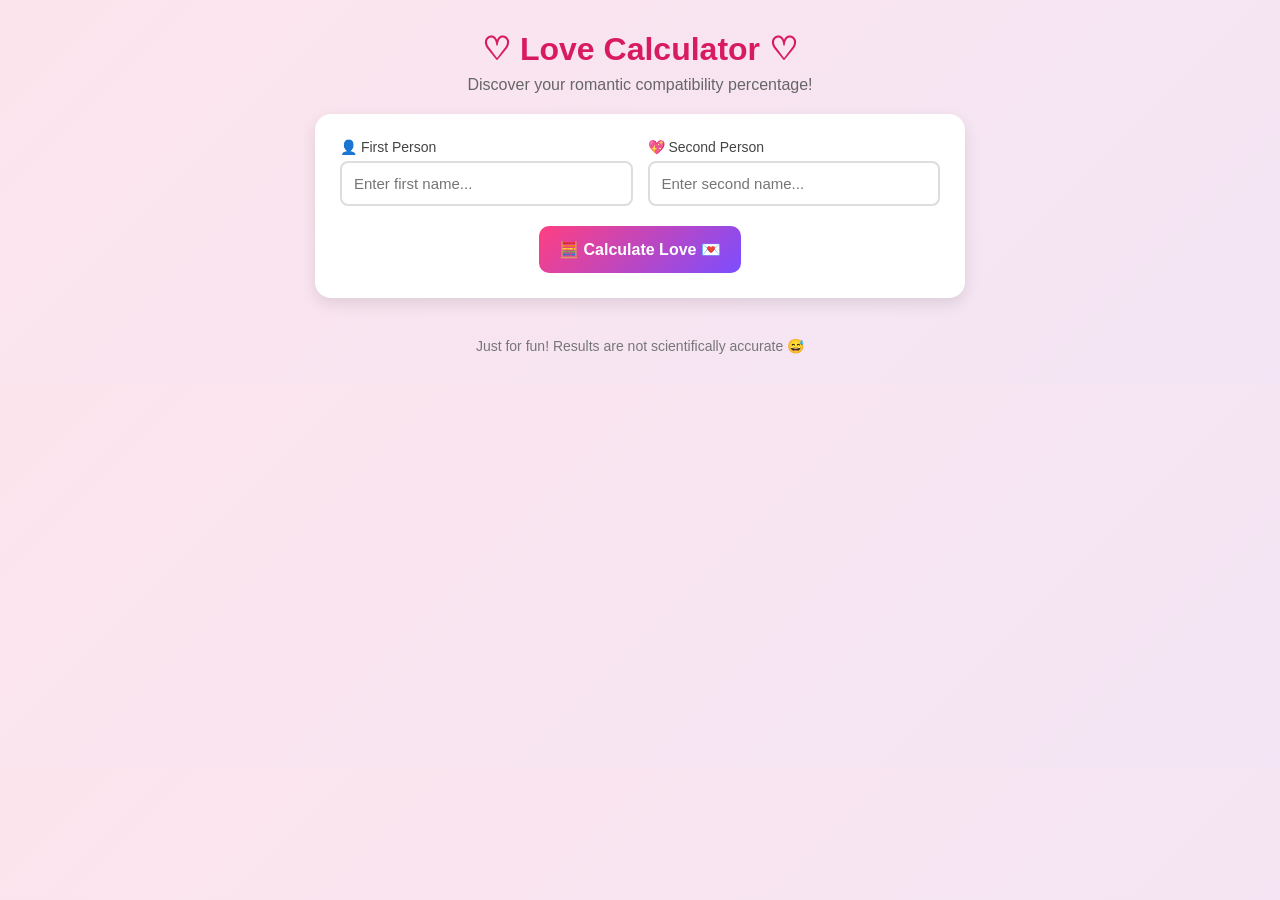
==== love_calculate.html @ 0b7b7327 "first" ====
<!DOCTYPE html>
<html lang="en">
<head>
  <meta charset="UTF-8">
  <meta name="viewport" content="width=device-width, initial-scale=1.0">
  <title>Love Calculator ❤️</title>
  <style>
    * { margin: 0; padding: 0; box-sizing: border-box; font-family: "Poppins", sans-serif; }

    body {
      background: linear-gradient(135deg, #fce4ec, #f3e5f5);
      display: flex;
      flex-direction: column;
      align-items: center;
      padding: 30px;
      color: #333;
    }

    h1 {
      font-size: 2rem;
      font-weight: 700;
      text-align: center;
      margin-bottom: 8px;
      color: #d81b60;
    }

    p.subtitle {
      text-align: center;
      margin-bottom: 20px;
      color: #666;
    }

    .calculator-box {
      background: #fff;
      padding: 25px;
      border-radius: 16px;
      box-shadow: 0 6px 15px rgba(0,0,0,0.1);
      width: 100%;
      max-width: 650px;
      margin-bottom: 25px;
      text-align: center;
    }

    .inputs {
      display: flex;
      gap: 15px;
      margin-bottom: 10px;
      flex-wrap: wrap;
    }

    .inputs div {
      flex: 1;
      min-width: 220px;
      text-align: left;
    }

    label {
      font-size: 14px;
      font-weight: 500;
      margin-bottom: 6px;
      display: block;
      color: #444;
    }

    input {
      width: 100%;
      padding: 12px;
      border-radius: 8px;
      border: 2px solid #ddd;
      font-size: 15px;
      outline: none;
      transition: 0.3s;
    }

    input:focus { border-color: #d81b60; }

    button {
      padding: 14px 20px;
      border: none;
      border-radius: 10px;
      background: linear-gradient(135deg, #ff4081, #7c4dff);
      color: #fff;
      font-size: 16px;
      font-weight: 600;
      cursor: pointer;
      transition: transform 0.2s;
      display: inline-flex;
      align-items: center;
      justify-content: center;
      gap: 8px;
      margin-top: 10px;
    }

    button:hover { transform: translateY(-2px); }

    /* Warning message */
    .warning {
      color: #d32f2f;
      font-size: 14px;
      margin-top: 6px;
      display: none;
      animation: shake 0.3s ease;
    }

    @keyframes shake {
      0%, 100% { transform: translateX(0); }
      25% { transform: translateX(-4px); }
      50% { transform: translateX(4px); }
      75% { transform: translateX(-4px); }
    }

    .hidden { display: none; }

    /* Result */
    .result { margin-top: 20px; text-align: center; }
    .percentage {
      font-size: 3rem;
      font-weight: 800;
      margin-bottom: 10px;
      background: linear-gradient(135deg, #3f51b5, #e91e63);
      -webkit-background-clip: text;
      -webkit-text-fill-color: transparent;
    }
    .message { font-size: 18px; font-weight: 500; margin-bottom: 12px; }
    .progress {
      height: 10px;
      width: 100%;
      background: #eee;
      border-radius: 8px;
      overflow: hidden;
      margin-top: 12px;
    }
    .progress-bar {
      height: 100%;
      width: 0%;
      background: linear-gradient(135deg, #3f51b5, #ff4081);
      transition: width 0.8s ease;
    }

    /* Steps Section */
    .steps {
      background: #fff;
      padding: 20px;
      border-radius: 16px;
      box-shadow: 0 6px 15px rgba(0,0,0,0.1);
      width: 100%;
      max-width: 650px;
      margin-top: 20px;
    }

    .steps h3 { margin-bottom: 12px; font-size: 18px; font-weight: 600; color: #444; }
    .step { display: flex; align-items: center; margin-bottom: 12px; }
    .step span {
      background: #d81b60;
      color: #fff;
      font-size: 14px;
      font-weight: bold;
      border-radius: 50%;
      width: 28px;
      height: 28px;
      display: flex;
      align-items: center;
      justify-content: center;
      margin-right: 10px;
    }
    .numbers {
      background: #f8f9fa;
      padding: 8px 12px;
      border-radius: 8px;
      font-size: 15px;
      display: flex;
      gap: 8px;
      flex-wrap: wrap;
    }

    .footer {
      margin-top: 15px;
      font-size: 14px;
      color: #777;
      text-align: center;
    }
  </style>
</head>
<body>
  <h1>♡ Love Calculator ♡</h1>
  <p class="subtitle">Discover your romantic compatibility percentage!</p>

  <div class="calculator-box">
    <div class="inputs">
      <div>
        <label>👤 First Person</label>
        <input type="text" id="name1" placeholder="Enter first name...">
      </div>
      <div>
        <label>💖 Second Person</label>
        <input type="text" id="name2" placeholder="Enter second name...">
      </div>
    </div>
    <div id="warning" class="warning">⚠️ Please enter both names!</div>
    <button onclick="calculateLove()">🧮 Calculate Love 💌</button>

    <div class="result hidden" id="result-box">
      <div class="percentage" id="percentage">--%</div>
      <div class="message" id="message">Enter names to see result!</div>
      <div class="progress">
        <div class="progress-bar" id="progress-bar"></div>
      </div>
    </div>
  </div>

  <div class="steps hidden" id="steps-box">
    <h3>✨ Your Calculation Steps</h3>
    <div id="steps-list"></div>
  </div>

  <p class="footer">Just for fun! Results are not scientifically accurate 😅</p>

  <script>
    const name1Input = document.getElementById("name1");
    const name2Input = document.getElementById("name2");
    const warning = document.getElementById("warning");

    // hide warning while typing
    [name1Input, name2Input].forEach(input => {
      input.addEventListener("input", () => {
        if (name1Input.value.trim() && name2Input.value.trim()) {
          warning.style.display = "none";
        }
      });
    });

    function calculateLove() {
      let name1 = name1Input.value.trim().toLowerCase();
      let name2 = name2Input.value.trim().toLowerCase();

      if (!name1 || !name2) {
        warning.style.display = "block";
        warning.style.animation = "shake 0.3s ease"; 
        setTimeout(() => { warning.style.animation = ""; }, 300);
        return;
      } else {
        warning.style.display = "none";
      }

      // 1. Combine names
      let combined = (name1 + name2).replace(/ /g, "");

      // 2. Count frequencies
      let freq = [];
      for (let char of combined) {
        freq.push([...combined].filter(c => c === char).length);
      }

      let steps = [];
      steps.push([...freq]);

      // 3. Pair and sum until we reach 2 numbers
      while (freq.length > 2) {
        let newFreq = [];
        for (let i = 0; i < Math.floor(freq.length / 2); i++) {
          let sum = freq[i] + freq[freq.length - 1 - i];
          if (sum >= 10) {
            newFreq.push(...sum.toString().split("").map(Number));
          } else {
            newFreq.push(sum);
          }
        }
        if (freq.length % 2 === 1) {
          newFreq.push(freq[Math.floor(freq.length / 2)]);
        }
        freq = newFreq;
        steps.push([...freq]);
      }

      let finalPercentage = parseInt(freq.join(""));
      if (finalPercentage > 100) finalPercentage = 100;

      document.getElementById("percentage").innerText = finalPercentage + "%";

      // progress bar animation fix
      const progressBar = document.getElementById("progress-bar");
      progressBar.style.width = "0%";
      setTimeout(() => {
        progressBar.style.width = finalPercentage + "%";
      }, 50);

      let msg = "Perfect Match! 💕";
      if (finalPercentage < 50) msg = "Keep Trying! 💪";
      else if (finalPercentage < 75) msg = "Nice Compatibility! 🌸";
      document.getElementById("message").innerText = msg;

      let stepsList = document.getElementById("steps-list");
      stepsList.innerHTML = "";
      steps.forEach((s, i) => {
        let div = document.createElement("div");
        div.className = "step";
        div.innerHTML = `<span>${i + 1}</span><div class="numbers">${s.join(" ")}</div>`;
        stepsList.appendChild(div);
      });

      document.getElementById("result-box").classList.remove("hidden");
      document.getElementById("steps-box").classList.remove("hidden");
    }
  </script>
</body>
</html>
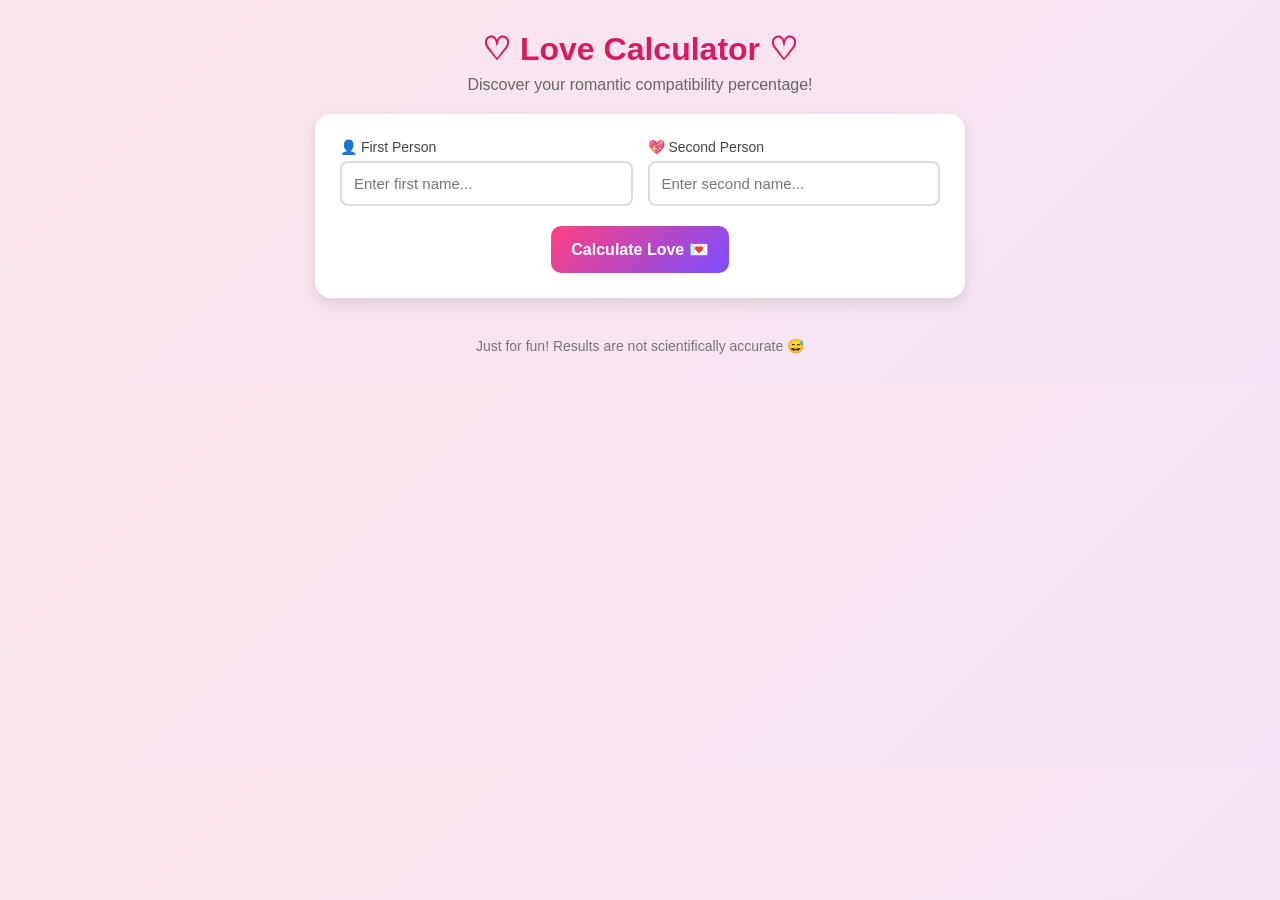
==== commit 5bee5aab: "changed" ====
--- a/love_calculate.html
+++ b/love_calculate.html
@@ -4,182 +4,8 @@
   <meta charset="UTF-8">
   <meta name="viewport" content="width=device-width, initial-scale=1.0">
   <title>Love Calculator ❤️</title>
-  <style>
-    * { margin: 0; padding: 0; box-sizing: border-box; font-family: "Poppins", sans-serif; }
+  <link rel="stylesheet" href="style.css">
 
-    body {
-      background: linear-gradient(135deg, #fce4ec, #f3e5f5);
-      display: flex;
-      flex-direction: column;
-      align-items: center;
-      padding: 30px;
-      color: #333;
-    }
-
-    h1 {
-      font-size: 2rem;
-      font-weight: 700;
-      text-align: center;
-      margin-bottom: 8px;
-      color: #d81b60;
-    }
-
-    p.subtitle {
-      text-align: center;
-      margin-bottom: 20px;
-      color: #666;
-    }
-
-    .calculator-box {
-      background: #fff;
-      padding: 25px;
-      border-radius: 16px;
-      box-shadow: 0 6px 15px rgba(0,0,0,0.1);
-      width: 100%;
-      max-width: 650px;
-      margin-bottom: 25px;
-      text-align: center;
-    }
-
-    .inputs {
-      display: flex;
-      gap: 15px;
-      margin-bottom: 10px;
-      flex-wrap: wrap;
-    }
-
-    .inputs div {
-      flex: 1;
-      min-width: 220px;
-      text-align: left;
-    }
-
-    label {
-      font-size: 14px;
-      font-weight: 500;
-      margin-bottom: 6px;
-      display: block;
-      color: #444;
-    }
-
-    input {
-      width: 100%;
-      padding: 12px;
-      border-radius: 8px;
-      border: 2px solid #ddd;
-      font-size: 15px;
-      outline: none;
-      transition: 0.3s;
-    }
-
-    input:focus { border-color: #d81b60; }
-
-    button {
-      padding: 14px 20px;
-      border: none;
-      border-radius: 10px;
-      background: linear-gradient(135deg, #ff4081, #7c4dff);
-      color: #fff;
-      font-size: 16px;
-      font-weight: 600;
-      cursor: pointer;
-      transition: transform 0.2s;
-      display: inline-flex;
-      align-items: center;
-      justify-content: center;
-      gap: 8px;
-      margin-top: 10px;
-    }
-
-    button:hover { transform: translateY(-2px); }
-
-    /* Warning message */
-    .warning {
-      color: #d32f2f;
-      font-size: 14px;
-      margin-top: 6px;
-      display: none;
-      animation: shake 0.3s ease;
-    }
-
-    @keyframes shake {
-      0%, 100% { transform: translateX(0); }
-      25% { transform: translateX(-4px); }
-      50% { transform: translateX(4px); }
-      75% { transform: translateX(-4px); }
-    }
-
-    .hidden { display: none; }
-
-    /* Result */
-    .result { margin-top: 20px; text-align: center; }
-    .percentage {
-      font-size: 3rem;
-      font-weight: 800;
-      margin-bottom: 10px;
-      background: linear-gradient(135deg, #3f51b5, #e91e63);
-      -webkit-background-clip: text;
-      -webkit-text-fill-color: transparent;
-    }
-    .message { font-size: 18px; font-weight: 500; margin-bottom: 12px; }
-    .progress {
-      height: 10px;
-      width: 100%;
-      background: #eee;
-      border-radius: 8px;
-      overflow: hidden;
-      margin-top: 12px;
-    }
-    .progress-bar {
-      height: 100%;
-      width: 0%;
-      background: linear-gradient(135deg, #3f51b5, #ff4081);
-      transition: width 0.8s ease;
-    }
-
-    /* Steps Section */
-    .steps {
-      background: #fff;
-      padding: 20px;
-      border-radius: 16px;
-      box-shadow: 0 6px 15px rgba(0,0,0,0.1);
-      width: 100%;
-      max-width: 650px;
-      margin-top: 20px;
-    }
-
-    .steps h3 { margin-bottom: 12px; font-size: 18px; font-weight: 600; color: #444; }
-    .step { display: flex; align-items: center; margin-bottom: 12px; }
-    .step span {
-      background: #d81b60;
-      color: #fff;
-      font-size: 14px;
-      font-weight: bold;
-      border-radius: 50%;
-      width: 28px;
-      height: 28px;
-      display: flex;
-      align-items: center;
-      justify-content: center;
-      margin-right: 10px;
-    }
-    .numbers {
-      background: #f8f9fa;
-      padding: 8px 12px;
-      border-radius: 8px;
-      font-size: 15px;
-      display: flex;
-      gap: 8px;
-      flex-wrap: wrap;
-    }
-
-    .footer {
-      margin-top: 15px;
-      font-size: 14px;
-      color: #777;
-      text-align: center;
-    }
-  </style>
 </head>
 <body>
   <h1>♡ Love Calculator ♡</h1>
@@ -197,7 +23,7 @@
       </div>
     </div>
     <div id="warning" class="warning">⚠️ Please enter both names!</div>
-    <button onclick="calculateLove()">🧮 Calculate Love 💌</button>
+    <button onclick="calculateLove()">Calculate Love 💌</button>
 
     <div class="result hidden" id="result-box">
       <div class="percentage" id="percentage">--%</div>
@@ -215,92 +41,6 @@
 
   <p class="footer">Just for fun! Results are not scientifically accurate 😅</p>
 
-  <script>
-    const name1Input = document.getElementById("name1");
-    const name2Input = document.getElementById("name2");
-    const warning = document.getElementById("warning");
-
-    // hide warning while typing
-    [name1Input, name2Input].forEach(input => {
-      input.addEventListener("input", () => {
-        if (name1Input.value.trim() && name2Input.value.trim()) {
-          warning.style.display = "none";
-        }
-      });
-    });
-
-    function calculateLove() {
-      let name1 = name1Input.value.trim().toLowerCase();
-      let name2 = name2Input.value.trim().toLowerCase();
-
-      if (!name1 || !name2) {
-        warning.style.display = "block";
-        warning.style.animation = "shake 0.3s ease"; 
-        setTimeout(() => { warning.style.animation = ""; }, 300);
-        return;
-      } else {
-        warning.style.display = "none";
-      }
-
-      // 1. Combine names
-      let combined = (name1 + name2).replace(/ /g, "");
-
-      // 2. Count frequencies
-      let freq = [];
-      for (let char of combined) {
-        freq.push([...combined].filter(c => c === char).length);
-      }
-
-      let steps = [];
-      steps.push([...freq]);
-
-      // 3. Pair and sum until we reach 2 numbers
-      while (freq.length > 2) {
-        let newFreq = [];
-        for (let i = 0; i < Math.floor(freq.length / 2); i++) {
-          let sum = freq[i] + freq[freq.length - 1 - i];
-          if (sum >= 10) {
-            newFreq.push(...sum.toString().split("").map(Number));
-          } else {
-            newFreq.push(sum);
-          }
-        }
-        if (freq.length % 2 === 1) {
-          newFreq.push(freq[Math.floor(freq.length / 2)]);
-        }
-        freq = newFreq;
-        steps.push([...freq]);
-      }
-
-      let finalPercentage = parseInt(freq.join(""));
-      if (finalPercentage > 100) finalPercentage = 100;
-
-      document.getElementById("percentage").innerText = finalPercentage + "%";
-
-      // progress bar animation fix
-      const progressBar = document.getElementById("progress-bar");
-      progressBar.style.width = "0%";
-      setTimeout(() => {
-        progressBar.style.width = finalPercentage + "%";
-      }, 50);
-
-      let msg = "Perfect Match! 💕";
-      if (finalPercentage < 50) msg = "Keep Trying! 💪";
-      else if (finalPercentage < 75) msg = "Nice Compatibility! 🌸";
-      document.getElementById("message").innerText = msg;
-
-      let stepsList = document.getElementById("steps-list");
-      stepsList.innerHTML = "";
-      steps.forEach((s, i) => {
-        let div = document.createElement("div");
-        div.className = "step";
-        div.innerHTML = `<span>${i + 1}</span><div class="numbers">${s.join(" ")}</div>`;
-        stepsList.appendChild(div);
-      });
-
-      document.getElementById("result-box").classList.remove("hidden");
-      document.getElementById("steps-box").classList.remove("hidden");
-    }
-  </script>
+  <script src="script.js"></script>
 </body>
 </html>
--- a/style.css
+++ b/style.css
@@ -0,0 +1,174 @@
+    * { margin: 0; padding: 0; box-sizing: border-box; font-family: "Poppins", sans-serif; }
+
+    body {
+      background: linear-gradient(135deg, #fce4ec, #f3e5f5);
+      display: flex;
+      flex-direction: column;
+      align-items: center;
+      padding: 30px;
+      color: #333;
+    }
+
+    h1 {
+      font-size: 2rem;
+      font-weight: 700;
+      text-align: center;
+      margin-bottom: 8px;
+      color: #d81b60;
+    }
+
+    p.subtitle {
+      text-align: center;
+      margin-bottom: 20px;
+      color: #666;
+    }
+
+    .calculator-box {
+      background: #fff;
+      padding: 25px;
+      border-radius: 16px;
+      box-shadow: 0 6px 15px rgba(0,0,0,0.1);
+      width: 100%;
+      max-width: 650px;
+      margin-bottom: 25px;
+      text-align: center;
+    }
+
+    .inputs {
+      display: flex;
+      gap: 15px;
+      margin-bottom: 10px;
+      flex-wrap: wrap;
+    }
+
+    .inputs div {
+      flex: 1;
+      min-width: 220px;
+      text-align: left;
+    }
+
+    label {
+      font-size: 14px;
+      font-weight: 500;
+      margin-bottom: 6px;
+      display: block;
+      color: #444;
+    }
+
+    input {
+      width: 100%;
+      padding: 12px;
+      border-radius: 8px;
+      border: 2px solid #ddd;
+      font-size: 15px;
+      outline: none;
+      transition: 0.3s;
+    }
+
+    input:focus { border-color: #d81b60; }
+
+    button {
+      padding: 14px 20px;
+      border: none;
+      border-radius: 10px;
+      background: linear-gradient(135deg, #ff4081, #7c4dff);
+      color: #fff;
+      font-size: 16px;
+      font-weight: 600;
+      cursor: pointer;
+      transition: transform 0.2s;
+      display: inline-flex;
+      align-items: center;
+      justify-content: center;
+      gap: 8px;
+      margin-top: 10px;
+    }
+
+    button:hover { transform: translateY(-2px); }
+
+    /* Warning message */
+    .warning {
+      color: #d32f2f;
+      font-size: 14px;
+      margin-top: 6px;
+      display: none;
+      animation: shake 0.3s ease;
+    }
+
+    @keyframes shake {
+      0%, 100% { transform: translateX(0); }
+      25% { transform: translateX(-4px); }
+      50% { transform: translateX(4px); }
+      75% { transform: translateX(-4px); }
+    }
+
+    .hidden { display: none; }
+
+    /* Result */
+    .result { margin-top: 20px; text-align: center; }
+    .percentage {
+      font-size: 3rem;
+      font-weight: 800;
+      margin-bottom: 10px;
+      background: linear-gradient(135deg, #3f51b5, #e91e63);
+      -webkit-background-clip: text;
+      -webkit-text-fill-color: transparent;
+    }
+    .message { font-size: 18px; font-weight: 500; margin-bottom: 12px; }
+    .progress {
+      height: 10px;
+      width: 100%;
+      background: #eee;
+      border-radius: 8px;
+      overflow: hidden;
+      margin-top: 12px;
+    }
+    .progress-bar {
+      height: 100%;
+      width: 0%;
+      background: linear-gradient(135deg, #3f51b5, #ff4081);
+      transition: width 0.8s ease;
+    }
+
+    /* Steps Section */
+    .steps {
+      background: #fff;
+      padding: 20px;
+      border-radius: 16px;
+      box-shadow: 0 6px 15px rgba(0,0,0,0.1);
+      width: 100%;
+      max-width: 650px;
+      margin-top: 20px;
+    }
+
+    .steps h3 { margin-bottom: 12px; font-size: 18px; font-weight: 600; color: #444; }
+    .step { display: flex; align-items: center; margin-bottom: 12px; }
+    .step span {
+      background: #d81b60;
+      color: #fff;
+      font-size: 14px;
+      font-weight: bold;
+      border-radius: 50%;
+      width: 28px;
+      height: 28px;
+      display: flex;
+      align-items: center;
+      justify-content: center;
+      margin-right: 10px;
+    }
+    .numbers {
+      background: #f8f9fa;
+      padding: 8px 12px;
+      border-radius: 8px;
+      font-size: 15px;
+      display: flex;
+      gap: 8px;
+      flex-wrap: wrap;
+    }
+
+    .footer {
+      margin-top: 15px;
+      font-size: 14px;
+      color: #777;
+      text-align: center;
+    }
